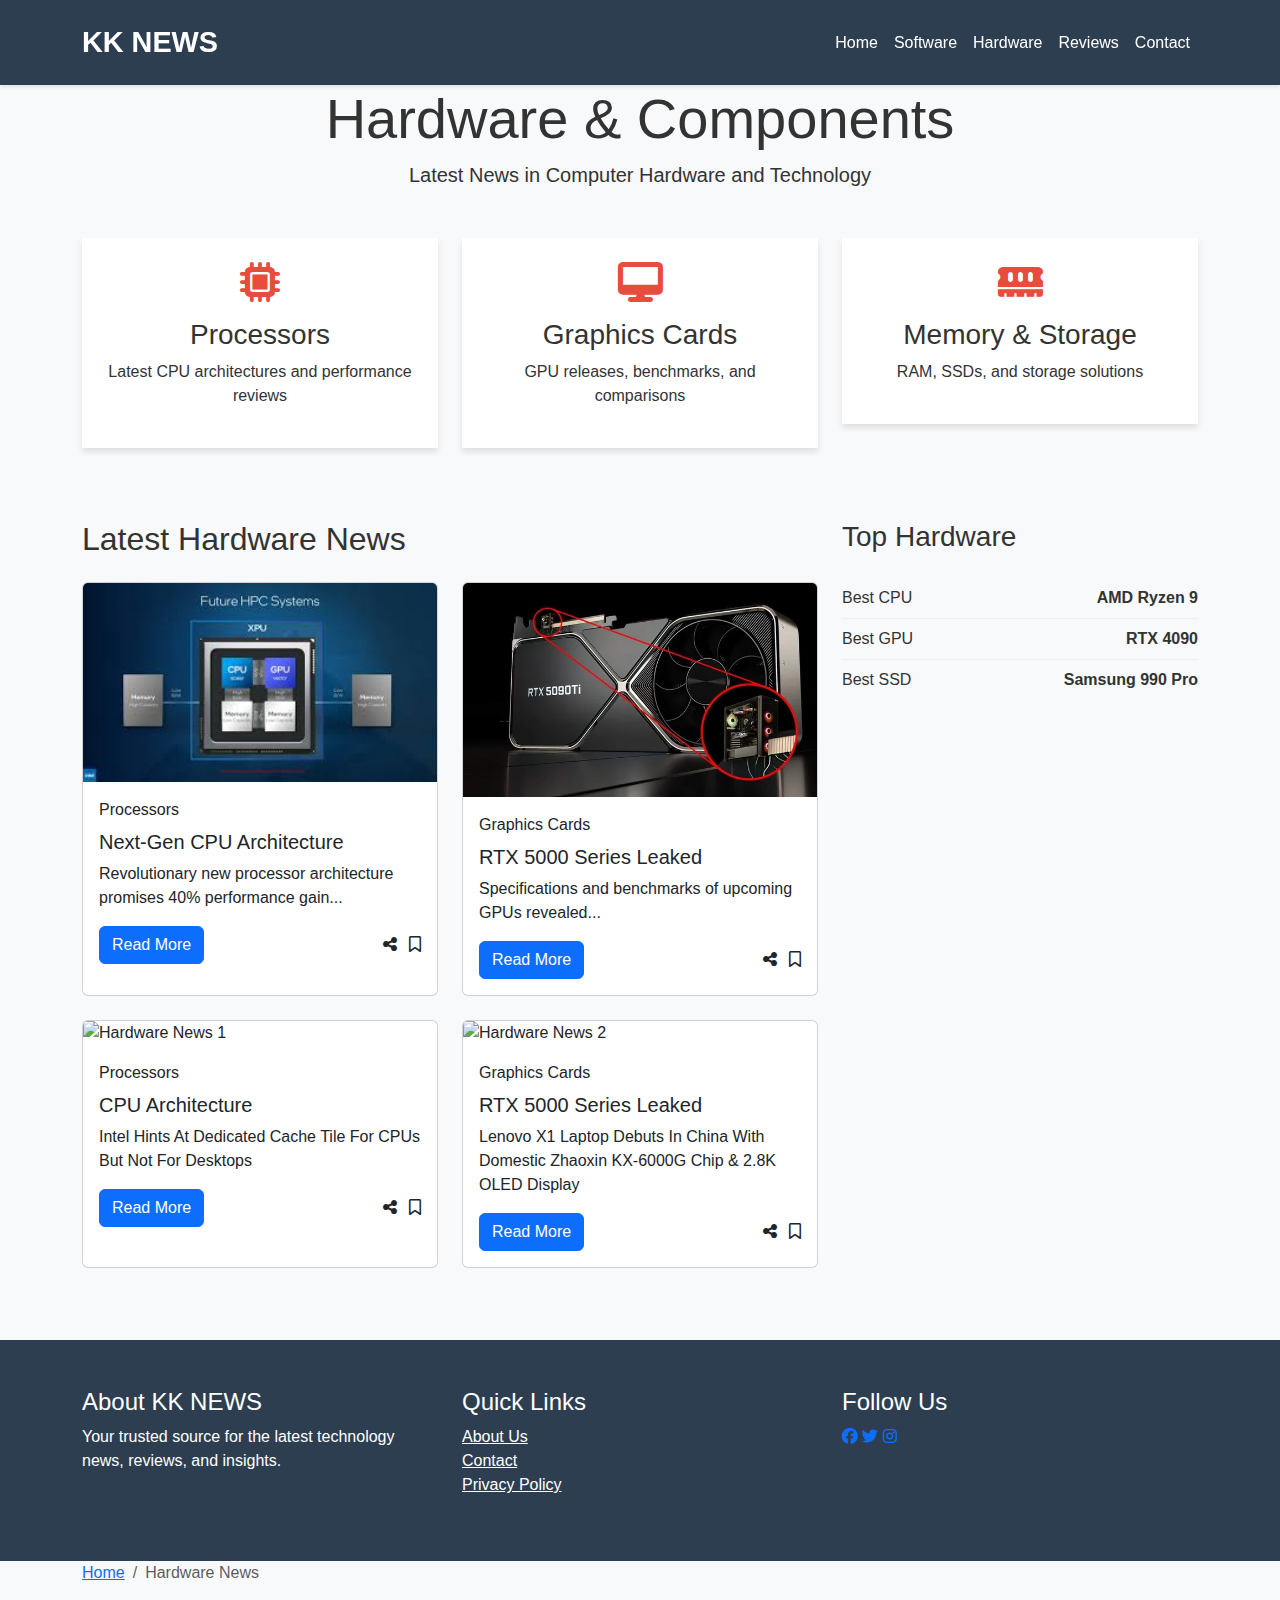
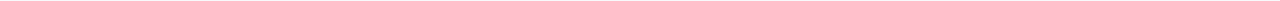
==== hardware.html @ 2b4b3065 "Add files via upload" ====
<!DOCTYPE html>
<html lang="en">
<head>
    <meta charset="UTF-8">
    <meta name="viewport" content="width=device-width, initial-scale=1.0">
    <title>KK NEWS - Hardware News</title>
    <link href="https://cdnjs.cloudflare.com/ajax/libs/bootstrap/5.3.2/css/bootstrap.min.css" rel="stylesheet">
    <link href="https://cdnjs.cloudflare.com/ajax/libs/font-awesome/6.4.0/css/all.min.css" rel="stylesheet">
      <link rel="icon" type="image/x-icon" href="favicon.ico">

    <style>
        :root {
            --primary-color: #2c3e50;
            --secondary-color: #3498db;
            --accent-color: #e74c3c;
        }

        /* Custom Animations */
        @keyframes fadeIn {
            from { opacity: 0; }
            to { opacity: 1; }
        }

        @keyframes slideIn {
            from { transform: translateY(20px); opacity: 0; }
            to { transform: translateY(0); opacity: 1; }
        }

        /* General Styles */
        body {
            font-family: 'Segoe UI', Tahoma, Geneva, Verdana, sans-serif;
            background-color: #f8f9fa;
            /* General Styles */

    font-family: 'Segoe UI', Tahoma, Geneva, Verdana, sans-serif;
    background-image: url('bg.jpg'); /* Replace with your image URL */
    background-size: cover;
    background-repeat: no-repeat;
    background-attachment: fixed; /* Keeps the background fixed on scroll */
    background-position: center;
    color: #333;
        }

        .navbar {
            background-color: var(--primary-color);
            padding: 1rem;
            box-shadow: 0 2px 4px rgba(0,0,0,0.1);
        }

        .navbar-brand {
            color: white !important;
            font-size: 1.8rem;
            font-weight: bold;
            animation: fadeIn 1s ease-in;
        }

        .nav-link {
            color: white !important;
            transition: color 0.3s ease;
        }

        .nav-link:hover {
            color: var(--secondary-color) !important;
        }

        .hardware-card {
            border: none;
            transition: transform 0.3s ease;
            background: white;
            box-shadow: 0 4px 6px rgba(0,0,0,0.1);
        }

        .hardware-card:hover {
            transform: translateY(-5px);
        }

        .spec-list {
            list-style: none;
            padding-left: 0;
        }

        .spec-list li {
            padding: 8px 0;
            border-bottom: 1px solid #eee;
        }

        .spec-list li:last-child {
            border-bottom: none;
        }

        .hardware-icon {
            font-size: 2.5rem;
            color: #e74c3c;
            margin-bottom: 1rem;
        }

         /* Footer */
        .footer {
            background-color: var(--primary-color);
            color: white;
            padding: 3rem 0;
            margin-top: 3rem;
        }
        
        /* Responsive Design */
        @media (max-width: 768px) {
            .carousel-item {
                height: 300px;
            }
            
            .sidebar {
                margin-top: 20px;
            }

            .hero-section {
                padding: 2rem 0;
            }

            .hero-section h1 {
 font-size: 2.5rem;
            }

            .hero-section p {
                font-size: 1.2rem;
            }
        }
        
    </style>
</head>
<body>
    <!-- Navigation -->
    <nav class="navbar navbar-expand-lg navbar-dark sticky-top">
        <div class="container">
            <a class="navbar-brand" href="index.html">KK NEWS</a>
            <button class="navbar-toggler" type="button" data-bs-toggle="collapse" data-bs-target="#navbarNav">
                <span class="navbar-toggler-icon"></span>
            </button>
            <div class="collapse navbar-collapse" id="navbarNav">
                <ul class="navbar-nav ms-auto">
                    <li class="nav-item">
                        <a class="nav-link active" href="index.html">Home</a>
                    </li>
                    <li class="nav-item">
                        <a class="nav-link" href="software.html">Software</a>
                    </li>
                    <li class="nav-item">
                        <a class="nav-link" href="hardware.html">Hardware</a>
                    </li>
                    <li class="nav-item">
                        <a class="nav-link" href="review.html">Reviews</a>
                    </li>
                    <li class="nav-item">
                        <a class="nav-link" href="contact.html">Contact</a>
                    </li>
                </ul>
            </div>
        </div>
    </nav>


    <!-- Hardware Hero Section -->
    <section class="hero-section text-center">
        <div class="container">
            <h1 class="display-4">Hardware & Components</h1>
            <p class="lead">Latest News in Computer Hardware and Technology</p>
        </div>
    </section>

    <!-- Featured Categories -->
    <div class="container mt-5">
        <div class="row">
            <div class="col-md-4 mb-4">
                <div class="hardware-card p-4 text-center">
                    <i class="fas fa-microchip hardware-icon"></i>
                    <h3>Processors</h3>
                    <p>Latest CPU architectures and performance reviews</p>
                </div>
            </div>
            <div class="col-md-4 mb-4">
                <div class="hardware-card p-4 text-center">
                    <i class="fas fa-desktop hardware-icon"></i>
                    <h3>Graphics Cards</h3>
                    <p>GPU releases, benchmarks, and comparisons</p>
                </div>
            </div>
            <div class="col-md-4 mb-4">
                <div class="hardware-card p-4 text-center">
                    <i class="fas fa-memory hardware-icon"></i>
                    <h3>Memory & Storage</h3>
                    <p>RAM, SSDs, and storage solutions</p>
                </div>
            </div>
        </div>
    </div>

    <!-- Main Content -->
   <div class="container mt-5">
        <div class="row">
            <!-- News Articles -->
            <div class="col-lg-8">
                <h2 class="mb-4">Latest Hardware News</h2>
                <div class="row">
                    <!-- Hardware News Card 1 -->
                    <div class="col-md-6 mb-4">
                        <div class="card news-card h-100">
                            <img src="cpu.jpg" class="card-img-top" alt="Hardware News 1">
                            <div class="card-body">
                                <span class="category-badge mb-2 d-inline-block">Processors</span>
                                <h5 class="card-title">Next-Gen CPU Architecture</h5>
                                <p class="card-text">Revolutionary new processor architecture promises 40% performance gain...</p>
                                <div class="d-flex justify-content-between align-items-center">
                                    <a href="https://www.businessworld.in/article/intels-next-gen-panther-lake-cpus-to-feature-enhanced-neural-processing-units-535463#:~:text=Neural%20Processing%20Units-,Intel's%20Next%2Dgen%20'Panther%20Lake'%20CPUs%20To,Feature%20Enhanced%20Neural%20Processing%20Units&text=Intel%20has%20declared%20that%20its,(NPU)%2C%20named%20NPU5." class="btn btn-primary">Read More</a>
                                    <div class="social-share">
                                        <i class="fas fa-share-alt me-2"></i>
                                        <i class="far fa-bookmark"></i>
                                    </div>
                                </div>
                            </div>
                        </div>
                    </div>

                    <!-- Hardware News Card 2 -->
                    <div class="col-md-6 mb-4">
                        <div class="card news-card h-100">
                            <img src="rtx.webp" class="card-img-top" alt="Hardware News 2">
                            <div class="card-body">
                                <span class="category-badge mb-2 d-inline-block">Graphics Cards</span>
                                <h5 class="card-title">RTX 5000 Series Leaked</h5>
                                <p class="card-text">Specifications and benchmarks of upcoming GPUs revealed...</p>
                                <div class="d-flex justify-content-between align-items-center">
                                    <a href="https://www.tomshardware.com/pc-components/gpus/many-rtx-50-series-laptops-may-stick-with-previous-gen-cpus-for-2025-leaker-claims-affordable-cpu-product-launches-are-becoming-increasingly-difficult" class="btn btn-primary">Read More</a>
                                    <div class="social-share">
                                        <i class="fas fa-share-alt me-2"></i>
                                        <i class="far fa-bookmark"></i>
                                    </div>
                                </div>
                            </div>
                        </div>
                    </div>

                    <!-- Hardware News Card 3 -->
                    <div class="col-md-6 mb-4">
                        <div class="card news-card h-100">
                            <img src="cpus.png" class="card-img-top" alt="Hardware News 1">
                            <div class="card-body">
                                <span class="category-badge mb-2 d-inline-block">Processors</span>
                                <h5 class="card-title">CPU Architecture</h5>
                                <p class="card-text">Intel Hints At Dedicated Cache Tile For CPUs But Not For Desktops</p>
                                <div class="d-flex justify-content-between align-items-center">
                                    <a href="https://wccftech.com/intel-hints-at-dedicated-cache-tile-for-cpus-but-not-for-desktops/" class="btn btn-primary">Read More</a>
                                    <div class="social-share">
                                        <i class="fas fa-share-alt me-2"></i>
                                        <i class="far fa-bookmark"></i>
                                    </div>
                                </div>
                            </div>
                        </div>
                    </div>

                    <!-- Hardware News Card 4 -->
                    <div class="col-md-6 mb-4">
                        <div class="card news-card h-100">
                            <img src="lenovo.jpg" class="card-img-top" alt="Hardware News 2">
                            <div class="card-body">
                                <span class="category-badge mb-2 d-inline-block">Graphics Cards</span>
                                <h5 class="card-title">RTX 5000 Series Leaked</h5>
                                <p class="card-text">Lenovo X1 Laptop Debuts In China With Domestic Zhaoxin KX-6000G Chip & 2.8K OLED Display</p>
                                <div class="d-flex justify-content-between align-items-center">
                                    <a href="https://wccftech.com/lenovo-x1-laptop-debuts-in-china-domestic-zhaoxin-kx-6000g-chip-2-8k-oled-display/" class="btn btn-primary">Read More</a>
                                    <div class="social-share">
                                        <i class="fas fa-share-alt me-2"></i>
                                        <i class="far fa-bookmark"></i>
                                    </div>
                                </div>
                            </div>
                        </div>
                    </div>



                </div>
            </div>


            <!-- Sidebar -->
            <div class="col-lg-4">
                <div class="sidebar">
                    <h3 class="mb-4">Top Hardware</h3>
                    <ul class="spec-list">
                        <li class="d-flex justify-content-between">
                            <span>Best CPU</span>
                            <strong>AMD Ryzen 9</strong>
                        </li>
                        <li class="d-flex justify-content-between">
                            <span>Best GPU</span>
                            <strong>RTX 4090</strong>
                        </li>
                        <li class="d-flex justify-content-between">
                            <span>Best SSD</span>
                            <strong>Samsung 990 Pro</strong>
                        </li>
                    </ul>
                </div>
            </div>
        </div>
    </div>
<!-- Footer  -->

    
    <!-- Footer -->
    <footer class="footer">
        <div class="container">
            <div class="row">
                <div class="col-md-4">
                    <h4>About KK NEWS</h4>
                    <p>Your trusted source for the latest technology news, reviews, and insights.</p>
                </div>
                <div class="col-md-4">
                    <h4>Quick Links</h4>
                    <ul class="list-unstyled">
                        <li><a href="contact.html" class="text-white">About Us</a></li>
                        <li><a href="contact.html" class="text-white">Contact</a></li>
                        <li><a href="privacy.html" class="text-white">Privacy Policy</a></li>
                    </ul>
                </div>
                <div class="col-md-4">
                    <h4>Follow Us</h4>
                    <div class="social-icons">
                        <a href="https://www.facebook.com/profile.php?id=100009058727556"><i class="fab fa-facebook"></i></a>
                        <a href="https://x.com/david_sind14294"><i class="fab fa-twitter"></i></a>
                        <a href="https://www.instagram.com/kkumar_more/"><i class="fab fa-instagram"></i></a>
                    </div>
                </div>
            </div>
        </div>
    </footer>
    
    <!-- Breadcrumb -->
    <div class="container">
        <nav aria-label="breadcrumb">
            <ol class="breadcrumb">
                <li class="breadcrumb-item"><a href="index.html">Home</a></li>
                <li class="breadcrumb-item active" aria-current="page">Hardware News</li>
            </ol>
        </nav>
    </div>

    <script src="https://cdnjs.cloudflare.com/ajax/libs/bootstrap/5.3.2/js/bootstrap.bundle.min.js"></script>
</body>
</html>
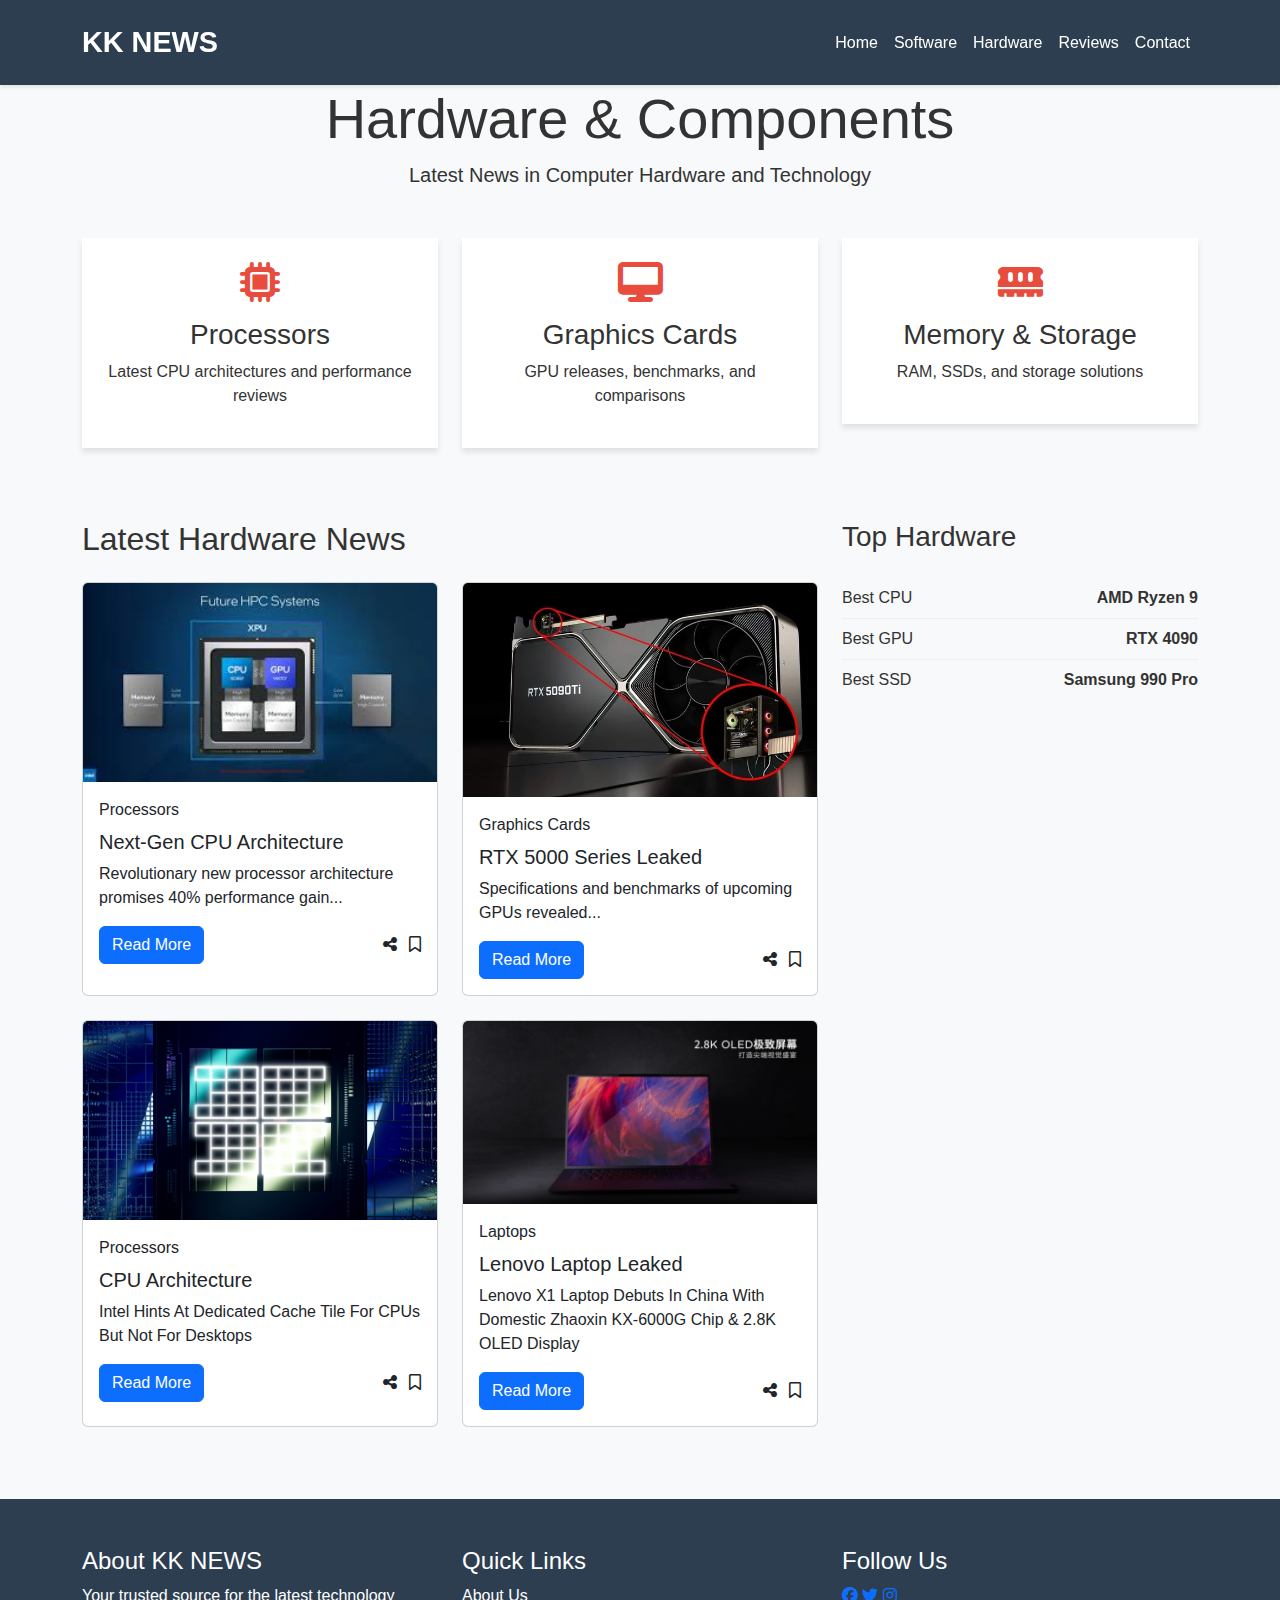
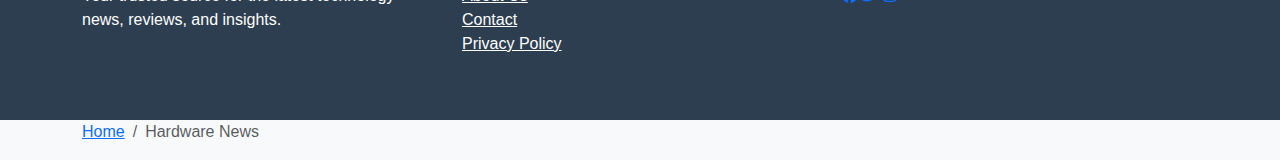
==== commit 4ddf7c77: "Update hardware.html" ====
--- a/hardware.html
+++ b/hardware.html
@@ -262,8 +262,8 @@
                         <div class="card news-card h-100">
                             <img src="lenovo.jpg" class="card-img-top" alt="Hardware News 2">
                             <div class="card-body">
-                                <span class="category-badge mb-2 d-inline-block">Graphics Cards</span>
-                                <h5 class="card-title">RTX 5000 Series Leaked</h5>
+                                <span class="category-badge mb-2 d-inline-block">Laptops</span>
+                                <h5 class="card-title">Lenovo Laptop Leaked</h5>
                                 <p class="card-text">Lenovo X1 Laptop Debuts In China With Domestic Zhaoxin KX-6000G Chip & 2.8K OLED Display</p>
                                 <div class="d-flex justify-content-between align-items-center">
                                     <a href="https://wccftech.com/lenovo-x1-laptop-debuts-in-china-domestic-zhaoxin-kx-6000g-chip-2-8k-oled-display/" class="btn btn-primary">Read More</a>
